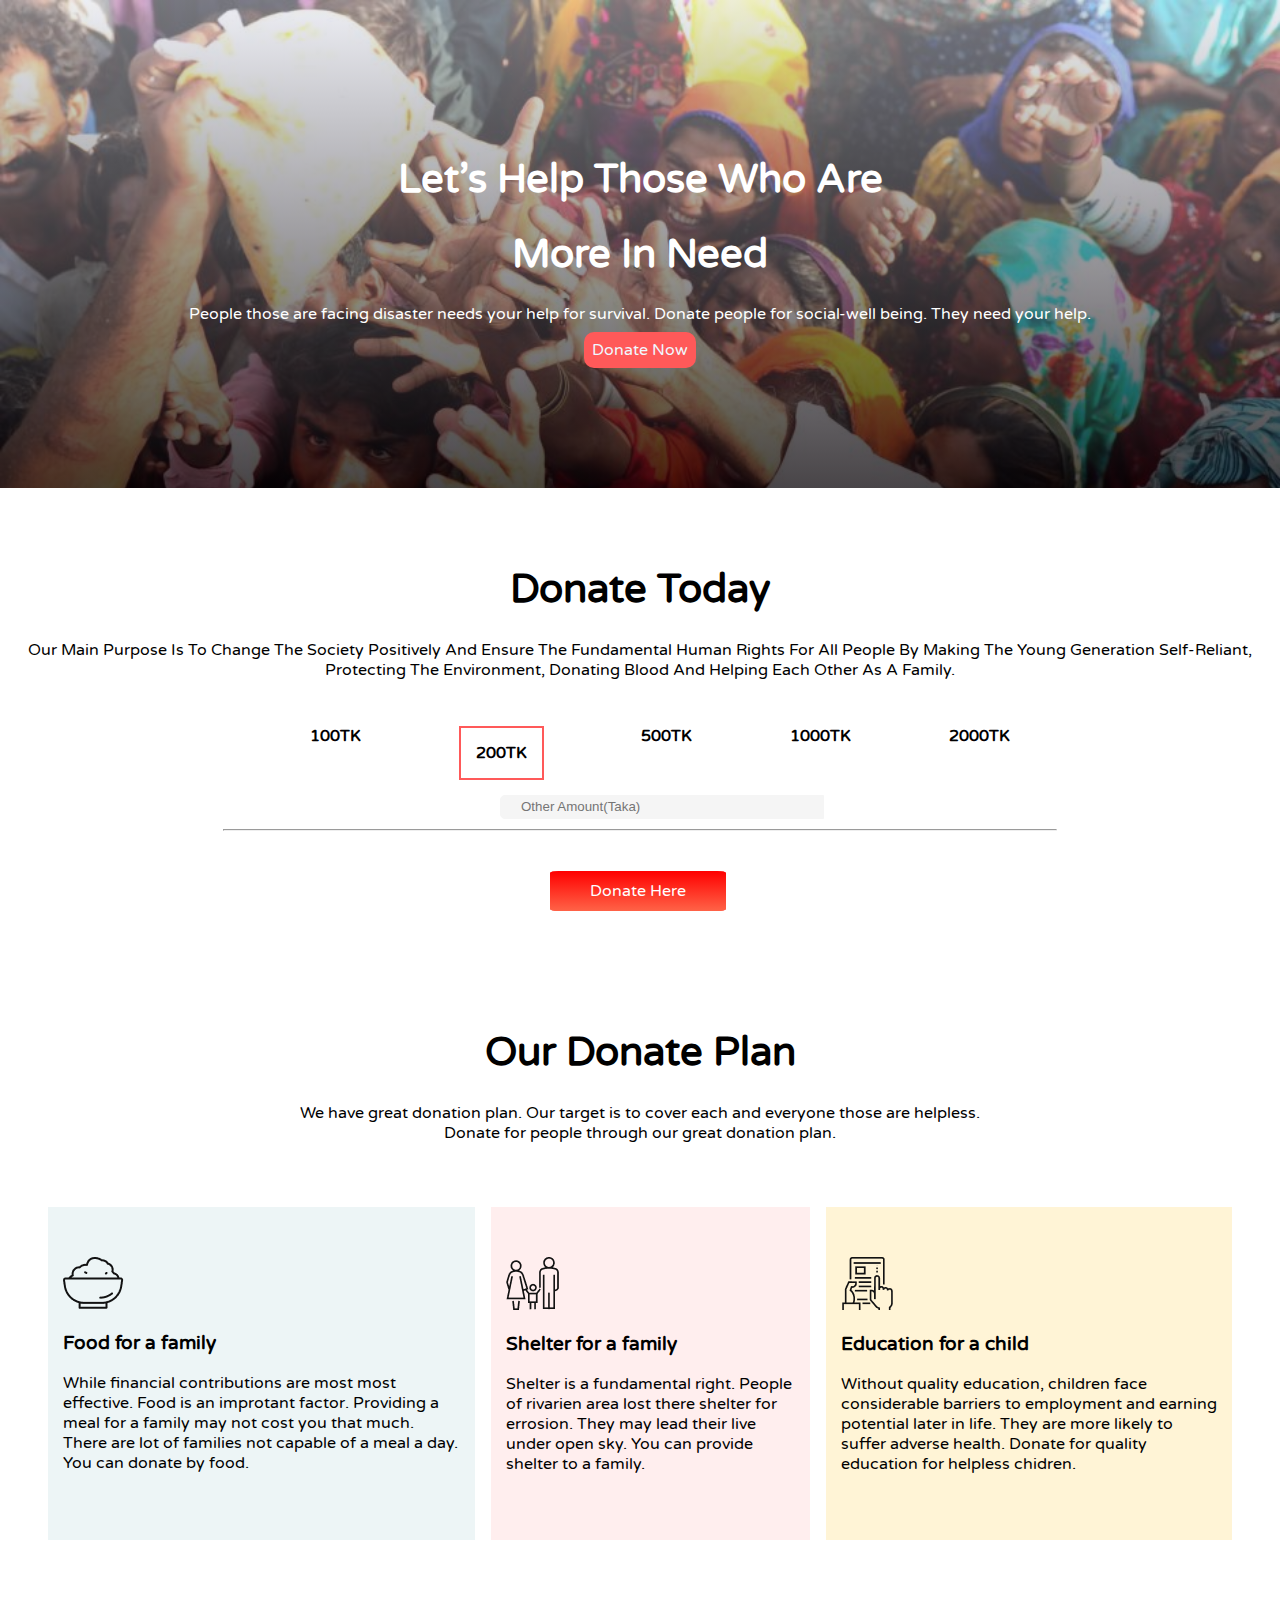
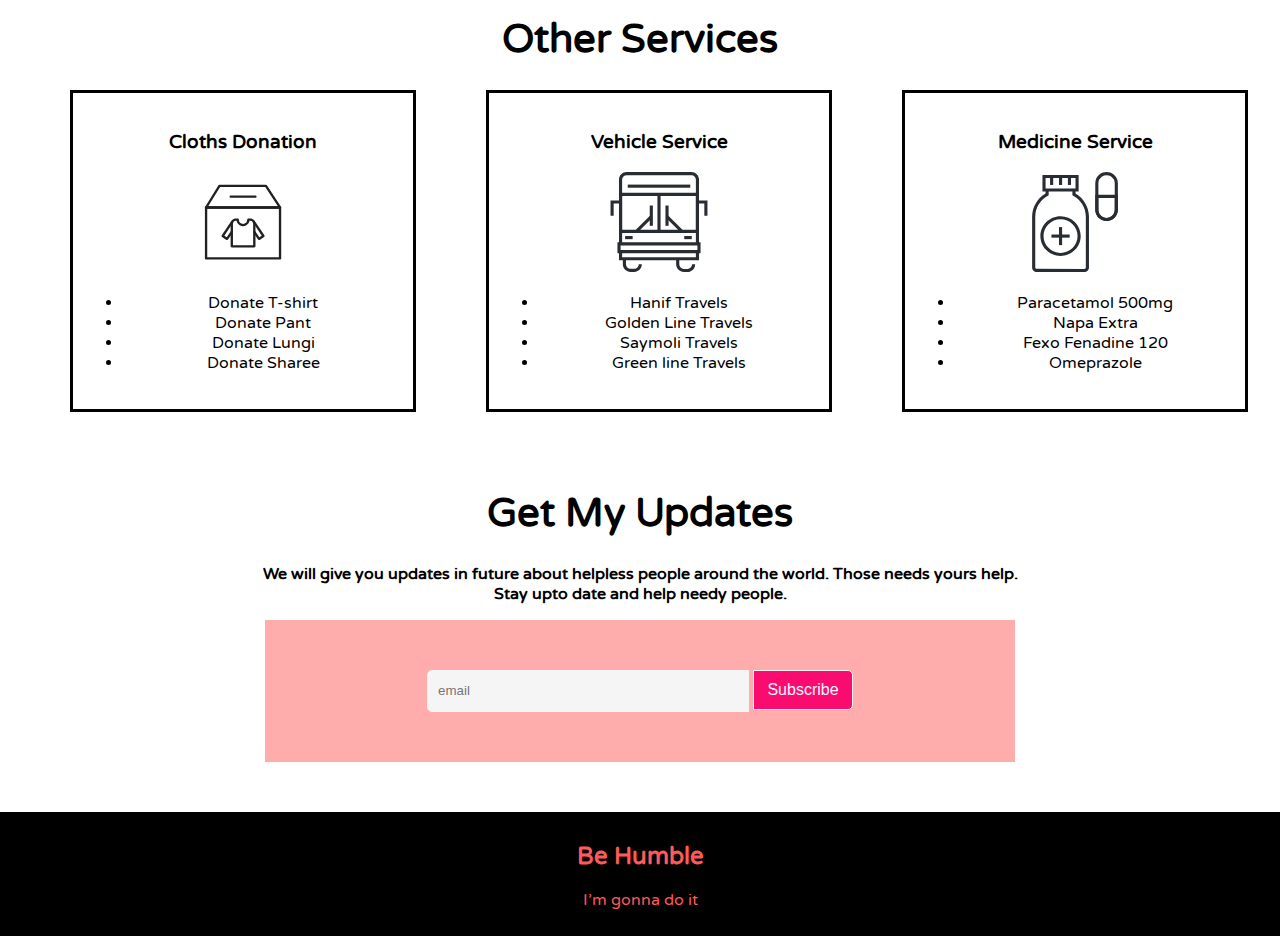
==== index.html @ 05390565 "files added" ====
<!DOCTYPE html>
<html lang="en">
<head>
    <meta charset="UTF-8">
    <meta http-equiv="X-UA-Compatible" content="IE=edge">
    <meta name="viewport" content="width=device-width, initial-scale=1.0">
    <title>Fund For People</title>
    <link rel="preconnect" href="https://fonts.googleapis.com">
    <link rel="preconnect" href="https://fonts.gstatic.com" crossorigin>
    <link href="https://fonts.googleapis.com/css2?family=Poppins:wght@300;400&family=Varela+Round&display=swap" rel="stylesheet">
    <link rel="stylesheet" href="style.css">
</head>
<body>
    <header>
            <div class="header">
                <h1>
                    Let’s Help Those Who Are</h1>
                <h1>More In Need</h1>
                <p>People those are facing disaster needs your help for survival. Donate people for social-well being. They need your help.</p>
            
            <a href="">Donate Now</a>
            </div>
    </header>
    <div class="mid-area">
        <h1>Donate Today</h1>
        <p>Our Main Purpose Is To Change The Society Positively And Ensure The Fundamental Human Rights For All People By Making The Young Generation Self-Reliant, Protecting The Environment, Donating Blood And Helping Each Other As A Family.</p>
    </div>
            <ul class="taka-box">
                <li>100TK</li>
                <li id="box" >200TK</li>
                <li>500TK</li>
                <li>1000TK</li>
                <li>2000TK</li>
            </ul>
         </div>
         <input type="text" class="donate-field" placeholder="Other Amount(Taka)">
         <hr id="border">
         <br>
         <a class="link-button" target="_blank" href="">Donate Here</a>

         <div class="donate-plan">
            <h1>Our Donate Plan</h1>
            <p>We have great donation plan. Our target is to cover each and everyone those are helpless. <br>
                 Donate for people through our great donation plan. 
            </p>
        </div>
        <section>
            <div class="donate-type" id="plan-1">
                <img src="icons/food.png" alt="">   
                <h3>Food for a family</h3>
                <p>While financial contributions are most most effective. Food is an improtant factor. Providing a meal for a family may not cost you that much. There are lot of families not capable of a meal a day. You can donate by food.
                </p>
            </div>

            <div class="donate-type" id="plan-2">
                <img src="icons/shelter.png" alt="">
                <h3>Shelter for a family</h3>
                <p>Shelter is a fundamental right. People of rivarien area lost there shelter for errosion. They may lead their live under open sky. You can provide shelter to a family.</p>
            </div>
            <div class="donate-type" id="plan-3">
                <img src="icons/Frame-1.png" alt="">
                <h3>Education for a child</h3>
                <p>Without quality education, children face considerable barriers to employment and earning potential later in life. They are more likely to suffer adverse health. Donate for quality education for helpless chidren.</p>
            </div>
        </section>
        <div class="other-section">
            <h1>Other Services</h1>
            <div class="box">               
                <div class="box-content">
                    <h3>Cloths Donation</h3>
                    <img height="100px" width="100px" src="icons/clothes.svg" alt="">
                    <ul>
                        <li>Donate T-shirt</li>
                        <li>Donate Pant</li>
                        <li>Donate Lungi</li>
                        <li>Donate Sharee</li>
                    </ul>
                </div>  
                <div class="box-content">
                    <h3>Vehicle Service</h3>
                    <img height="100px" width="100px" src="icons/bus.svg" alt="">
                    <ul>
                        <li>Hanif Travels</li>
                        <li> Golden Line Travels</li>
                        <li> Saymoli Travels</li>
                        <li> Green line Travels</li>
                    </ul>
                </div> 
                <div class="box-content">
                    <h3>Medicine Service</h3>
                    <img height="100px" width="100px" src="icons/medicine.svg" alt="">
                    <ul>
                        <li>Paracetamol 500mg</li>
                        <li>Napa Extra</li>
                        <li>Fexo Fenadine 120</li>
                        <li>Omeprazole</li>
                    </ul>
                </div>              
            </div>

        </div>

        <div class="form-section">
            <h1>Get My Updates</h1>
            <p>We will give you updates in future about helpless people around the world.  Those needs yours help. <br> Stay upto date and help needy people.</p>
            <form class="subscription">
                <input type="emai" id="email" class="button-2" name="email" placeholder="email">
                <input type="Submit" name="Subscribe" value="Subscribe" class="button-1">
            </form>
        </div>
            <footer>
                <div class="footer-content">
                    <h2>Be Humble</h2>
                <p >
                    I’m gonna do it
                </p>
                </div>   
            </footer>

         



</body>
</html>
---- style.css ----
body{
    font-family: 'Poppins', sans-serif;
    font-family: 'Varela Round', sans-serif;
    margin: 0px;
} 

header{
    color: white;
    text-align: center;
    padding: 10%;
    background-image:
    linear-gradient(to bottom, rgba(222, 224, 235, 0.52), rgba(5, 0, 4, 0.73)),
    url('images/donation0.jpg');
    background-repeat: no-repeat;
    background-size: cover;
}
h1{
    font-size: 250%;
}
.donate-field{
    height: 20px;
    width: 300px;
    margin-top: 15px;
    padding-left: 20px;
    border-top-left-radius: 5px;
    border-bottom-left-radius: 5px;
    background-color: whitesmoke;
    border: 1px solid whitesmoke;
    margin-left: 500px;   
}
#border{
    width: 65%;
    margin: 0 auto;
    margin-top: 10px;
    margin-bottom: 30px;
}
a{
    color: aliceblue;
    border-radius: 10px;
    background-color: #FF5959;
    padding: 8px;
    text-decoration: none;
    margin: 10px;
}  
.mid-area{
    text-align: center;
    padding-top: 50px;
}

.taka-box{
    margin: auto;
    padding-top: 30px;
    font-weight: 700;
    display: flex;
    list-style: none;
    position: relative;
    justify-content: space-evenly;
    width: 70%;
}
#box{
    border: 2px solid #FF5959;
    padding: 15px;
}
p.amount-box{
    margin-top: 40px;
    font-size: 22px;
    margin-bottom: 10px;
    text-align: center;
}
.link-button{
    background-image: linear-gradient(red, tomato);
    padding: 10px 40px;
    color: white;
    font-weight: 400;
    border-radius: 5%;
    margin-top: 15px;
    margin-left: 43%;
    text-decoration: none;
}
section{
    display: flex;
    padding: 40px;
    
}
.donate-plan{
    padding-top: 100px;
    text-align: center;
}
.donate-type{
    padding: 50px 15px;
    
    margin: 8px;
}
#plan-1{
    background-color: rgba(79, 157, 166, 0.1);
}
#plan-2{
    background-color: rgba(255, 89, 89, 0.1) ;
}
#plan-3{
    background-color: #FFF4D6;
}
.form-section{
    padding: 50px 15px;
    text-align: center;
    font-weight: 800;
}
.subscription{
    background-color: rgba(255,89,89,0.5);
    padding: 50px 0px 50px 0px;
    height: 30%;
    width: 60%;
    margin-left: 20%;
}
.button-1{
    height: 40px;
    padding: 5px;
    font-size: 16px;
    width: 100px;
    border-top-right-radius: 5px;
    border-bottom-right-radius: 5px;
    background-color: rgb(250, 11, 111);
    color: aliceblue;
    border: 1px solid whitesmoke;
    cursor: pointer;
  }
.button-2{
    height: 20px;
    width: 300px;
    padding: 10px;
    border-top-left-radius: 5px;
    border-bottom-left-radius: 5px;
    background-color: whitesmoke;
    border: 1px solid whitesmoke;
  }
.other-section{
    text-align: center;
}
.box{
    display: flex;
}
.box-content{
    display: block;
    border: 3px solid black;
    width: 25%;
    padding: 20px 10px;
    margin-left: 70px;
}
footer{
    text-align: center;
    color: #FF5959;
    background-color: black;   
}
.footer-content{
    padding: 10px 0px;
}
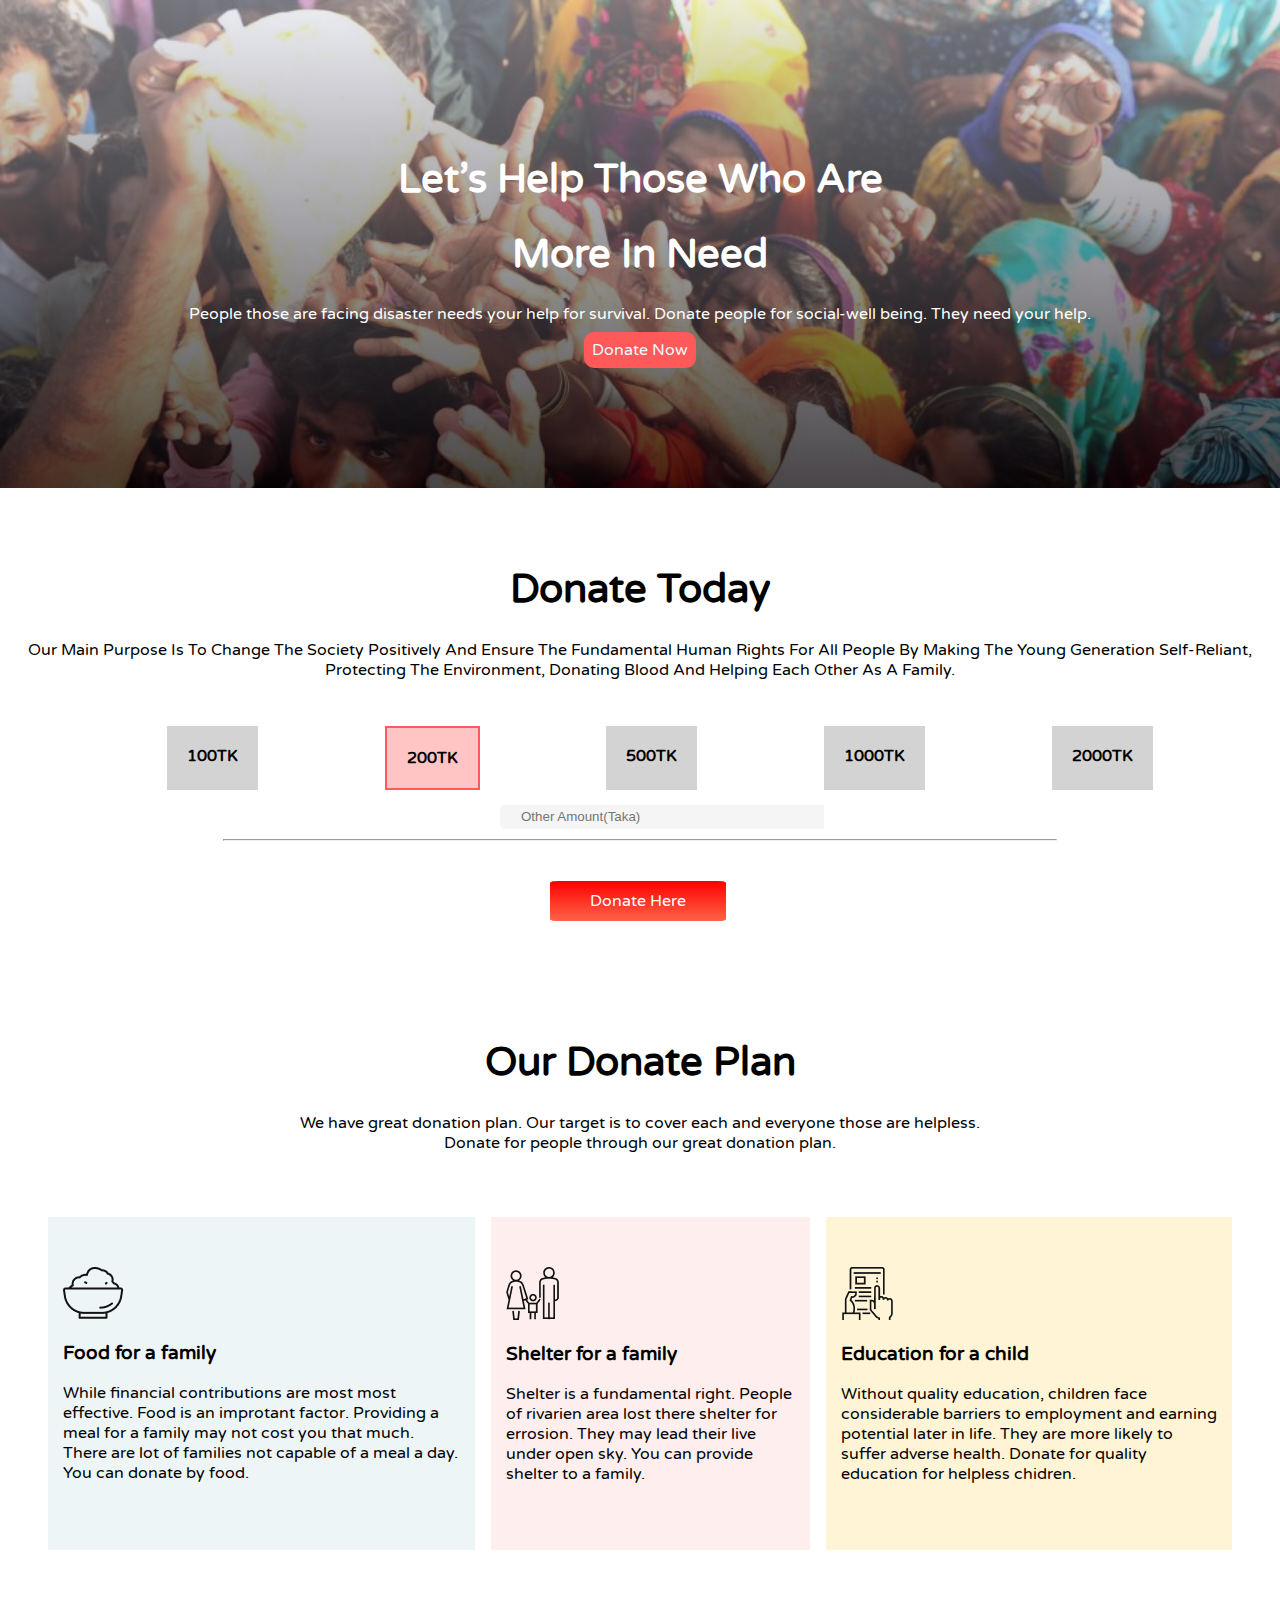
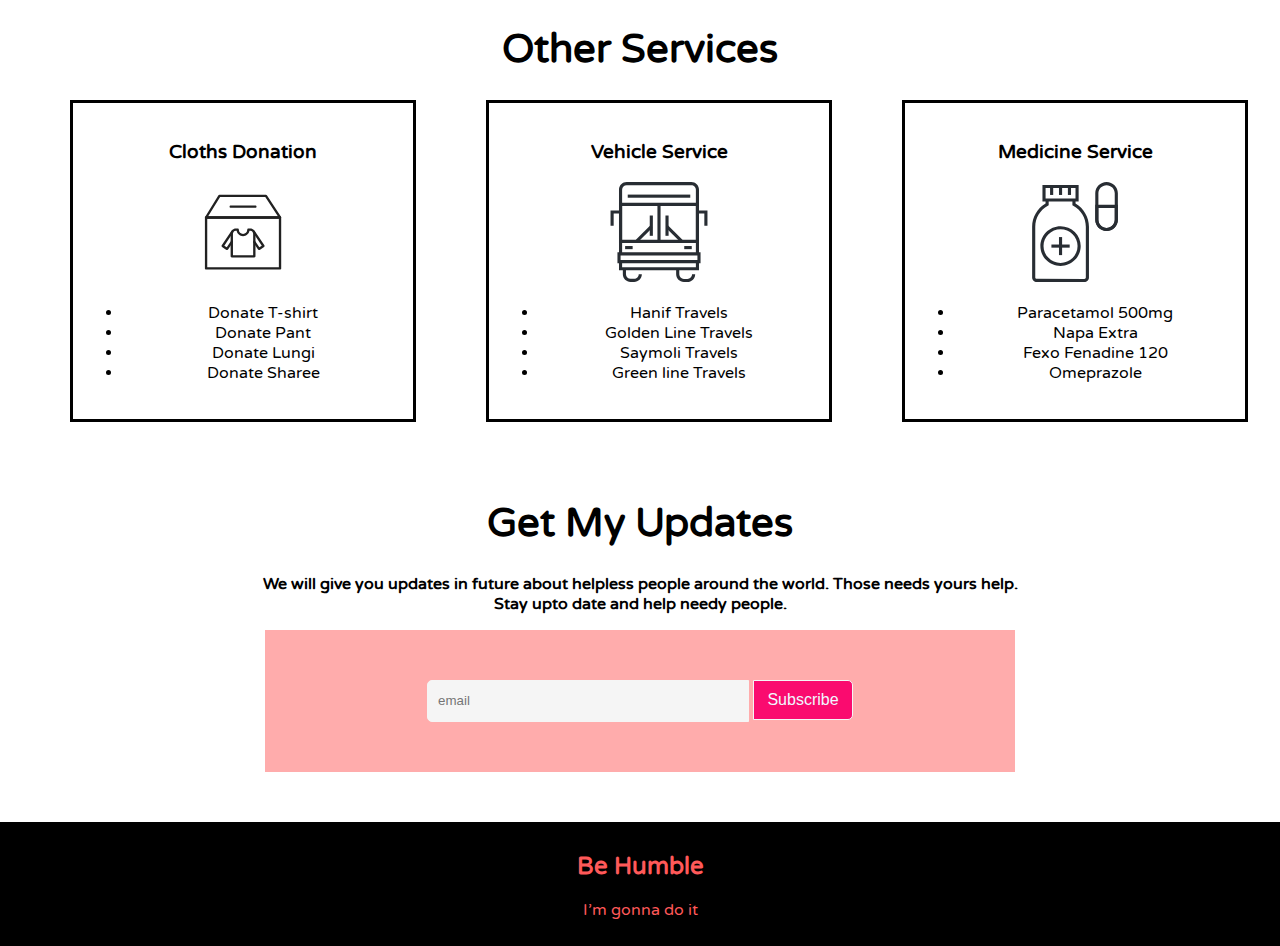
==== commit 739700f6: "tk box fixing" ====
--- a/index.html
+++ b/index.html
@@ -16,9 +16,8 @@
                 <h1>
                     Let’s Help Those Who Are</h1>
                 <h1>More In Need</h1>
-                <p>People those are facing disaster needs your help for survival. Donate people for social-well being. They need your help.</p>
-            
-            <a href="">Donate Now</a>
+                <p>People those are facing disaster needs your help for survival. Donate people for social-well being. They need your help.</p>            
+                <a href="">Donate Now</a>
             </div>
     </header>
     <div class="mid-area">
@@ -26,14 +25,14 @@
         <p>Our Main Purpose Is To Change The Society Positively And Ensure The Fundamental Human Rights For All People By Making The Young Generation Self-Reliant, Protecting The Environment, Donating Blood And Helping Each Other As A Family.</p>
     </div>
             <ul class="taka-box">
-                <li>100TK</li>
-                <li id="box" >200TK</li>
-                <li>500TK</li>
-                <li>1000TK</li>
-                <li>2000TK</li>
+                <li class="tk">100TK</li>
+                <li class="tk" id="box" >200TK</li>
+                <li class="tk">500TK</li>
+                <li class="tk">1000TK</li>
+                <li class="tk">2000TK</li>
             </ul>
-         </div>
-         <input type="text" class="donate-field" placeholder="Other Amount(Taka)">
+                <input type="text" class="donate-field" placeholder="Other Amount(Taka)">
+            <br>
          <hr id="border">
          <br>
          <a class="link-button" target="_blank" href="">Donate Here</a>
--- a/style.css
+++ b/style.css
@@ -53,13 +53,19 @@
     font-weight: 700;
     display: flex;
     list-style: none;
-    position: relative;
     justify-content: space-evenly;
-    width: 70%;
 }
 #box{
+    border: 2px solid #FF5959; 
+    background-color: rgb(255, 197, 197);  
+}
+.tk{
+    box-shadow: 2px lightblue;
+    padding: 20px;
+    background-color:lightgray;
+}
+.tk:hover{
     border: 2px solid #FF5959;
-    padding: 15px;
 }
 p.amount-box{
     margin-top: 40px;
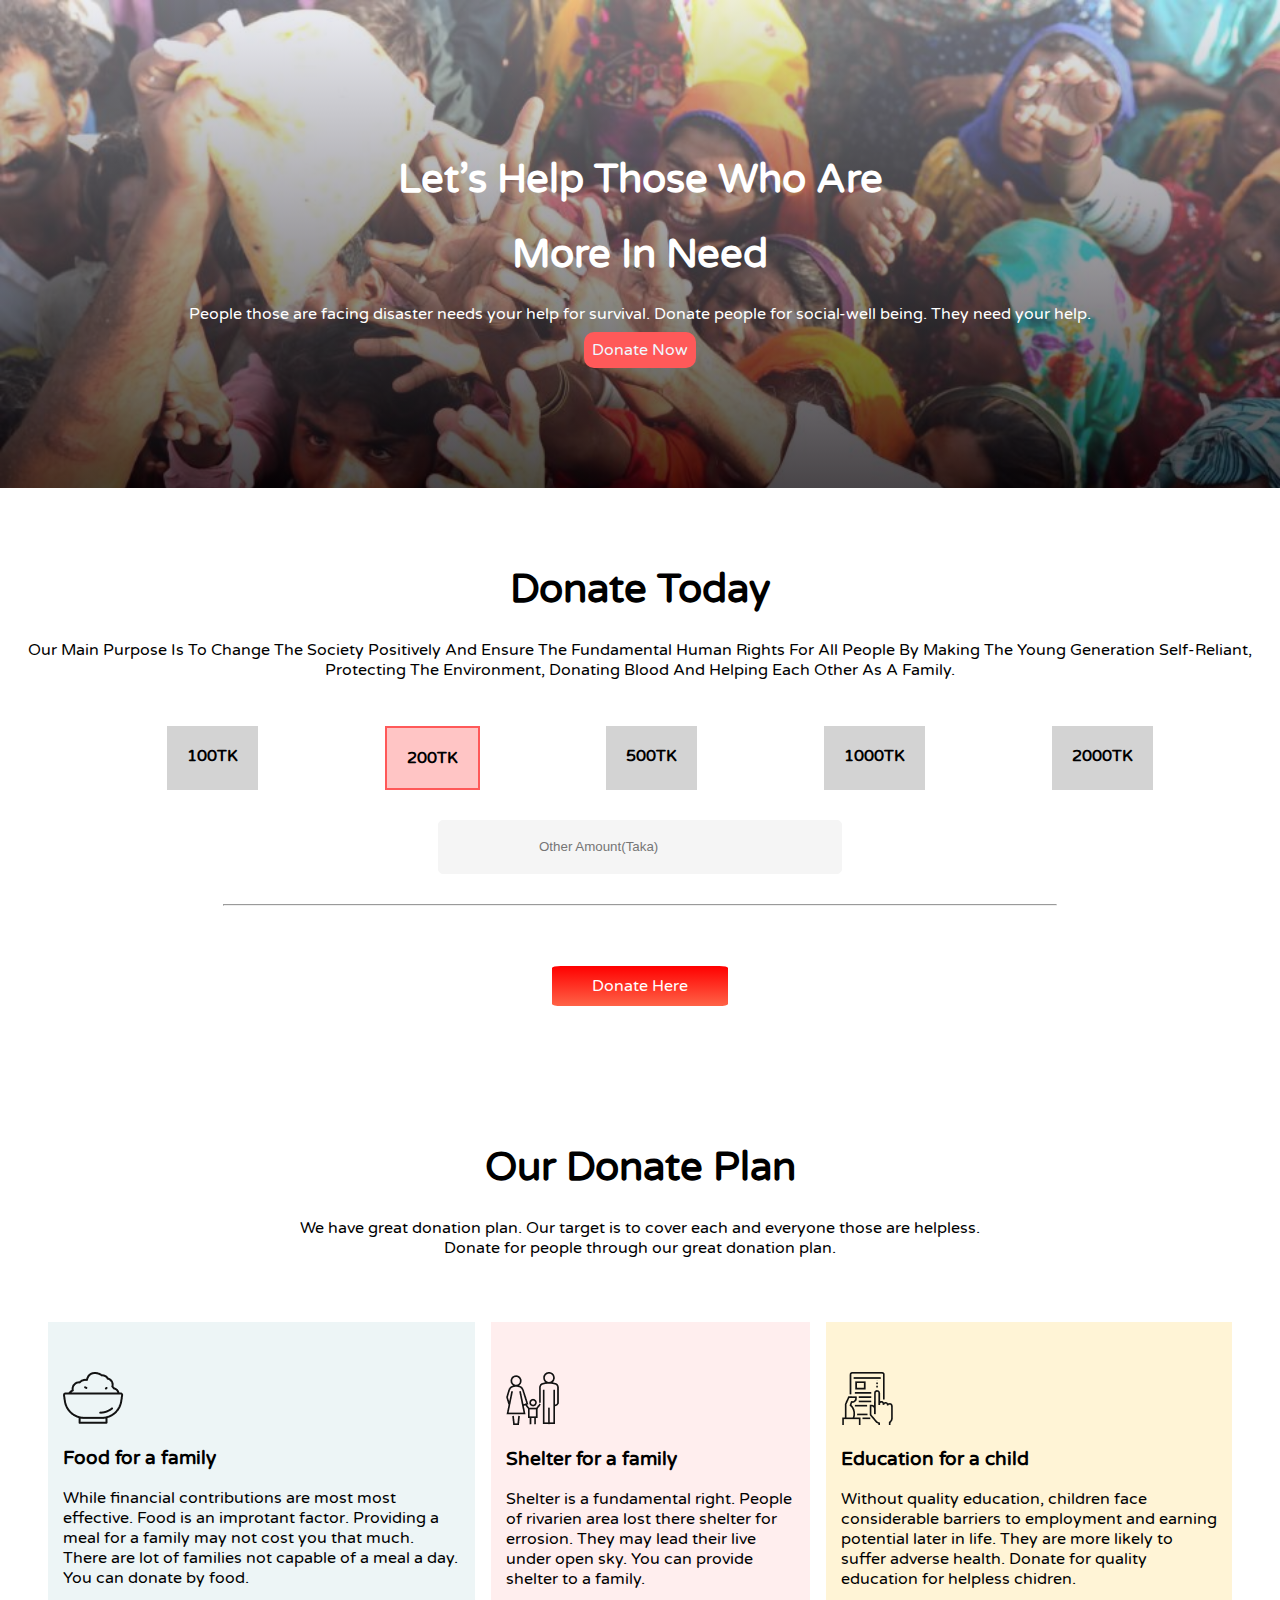
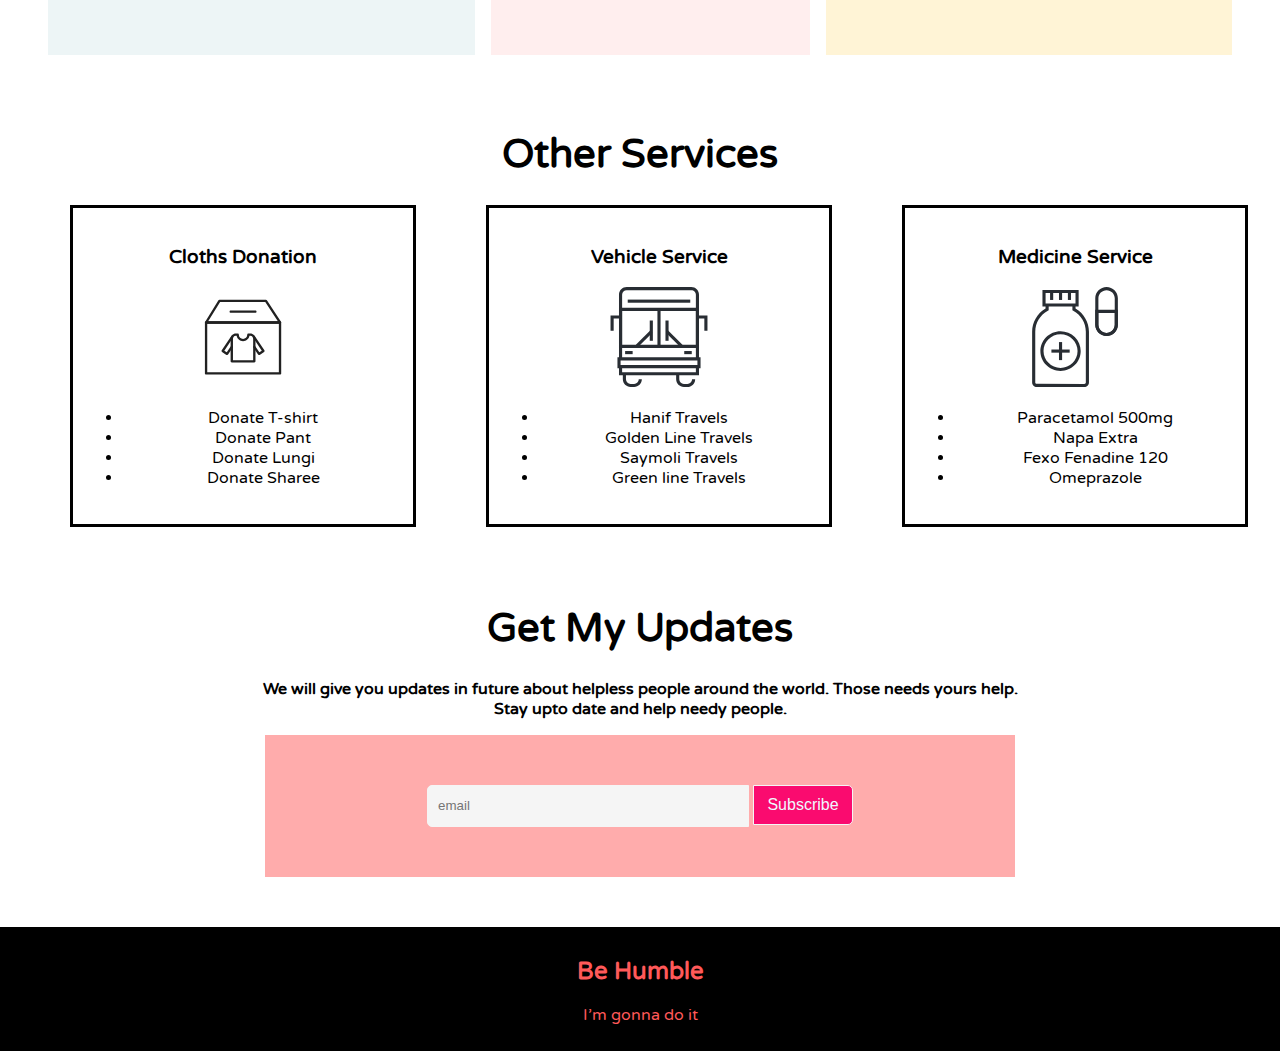
==== commit a4943264: "making responsive" ====
--- a/index.html
+++ b/index.html
@@ -31,19 +31,22 @@
                 <li class="tk">1000TK</li>
                 <li class="tk">2000TK</li>
             </ul>
-                <input type="text" class="donate-field" placeholder="Other Amount(Taka)">
+                <div class="input-field">
+                    <input type="text" class="donate-field" placeholder="Other Amount(Taka)">
+                </div>
             <br>
          <hr id="border">
          <br>
-         <a class="link-button" target="_blank" href="">Donate Here</a>
-
+               <span class="linkbutton">
+                <a class="link-button" target="_blank" href="">Donate Here</a>
+               </span>
          <div class="donate-plan">
             <h1>Our Donate Plan</h1>
             <p>We have great donation plan. Our target is to cover each and everyone those are helpless. <br>
                  Donate for people through our great donation plan. 
             </p>
         </div>
-        <section>
+        <section class="donate-plan-box">
             <div class="donate-type" id="plan-1">
                 <img src="icons/food.png" alt="">   
                 <h3>Food for a family</h3>
--- a/style.css
+++ b/style.css
@@ -17,16 +17,18 @@
 h1{
     font-size: 250%;
 }
+.input-field{
+    display: flex;
+    justify-content: center;
+}
 .donate-field{
-    height: 20px;
+    height: 50px;
     width: 300px;
-    margin-top: 15px;
-    padding-left: 20px;
-    border-top-left-radius: 5px;
-    border-bottom-left-radius: 5px;
+    margin-top: 30px;
+    padding-left: 100px;
+    border-radius: 5px;
     background-color: whitesmoke;
-    border: 1px solid whitesmoke;
-    margin-left: 500px;   
+    border: 1px solid whitesmoke; 
 }
 #border{
     width: 65%;
@@ -73,14 +75,17 @@
     margin-bottom: 10px;
     text-align: center;
 }
+span.linkbutton{
+    display: flex;
+    justify-content: center;
+}
 .link-button{
     background-image: linear-gradient(red, tomato);
     padding: 10px 40px;
     color: white;
     font-weight: 400;
     border-radius: 5%;
-    margin-top: 15px;
-    margin-left: 43%;
+    
     text-decoration: none;
 }
 section{
@@ -160,3 +165,14 @@
 .footer-content{
     padding: 10px 0px;
 }
+@media screen and (max-width:450px) {
+   section.donate-plan-box{
+    display: block;
+    justify-content: space-between;
+   }
+   div.box{
+    display: block;
+    justify-content: center;
+   }
+
+}
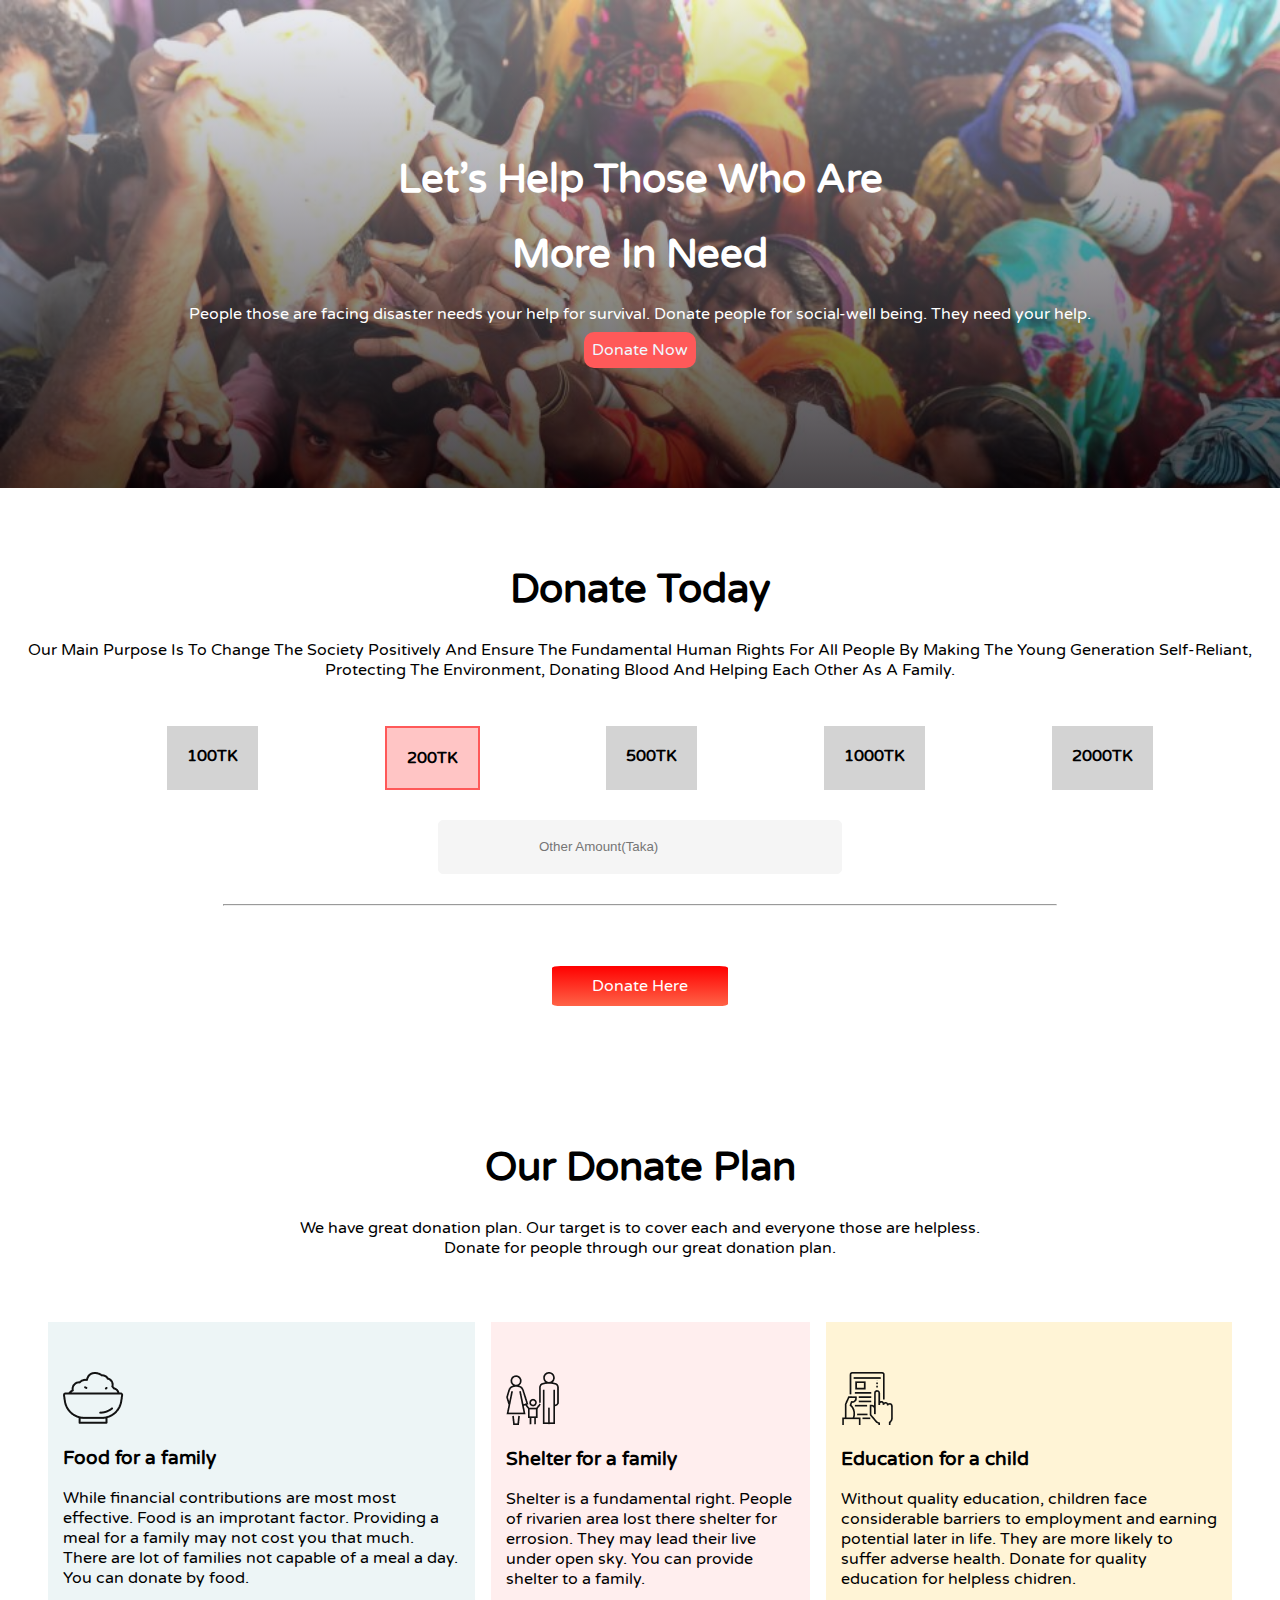
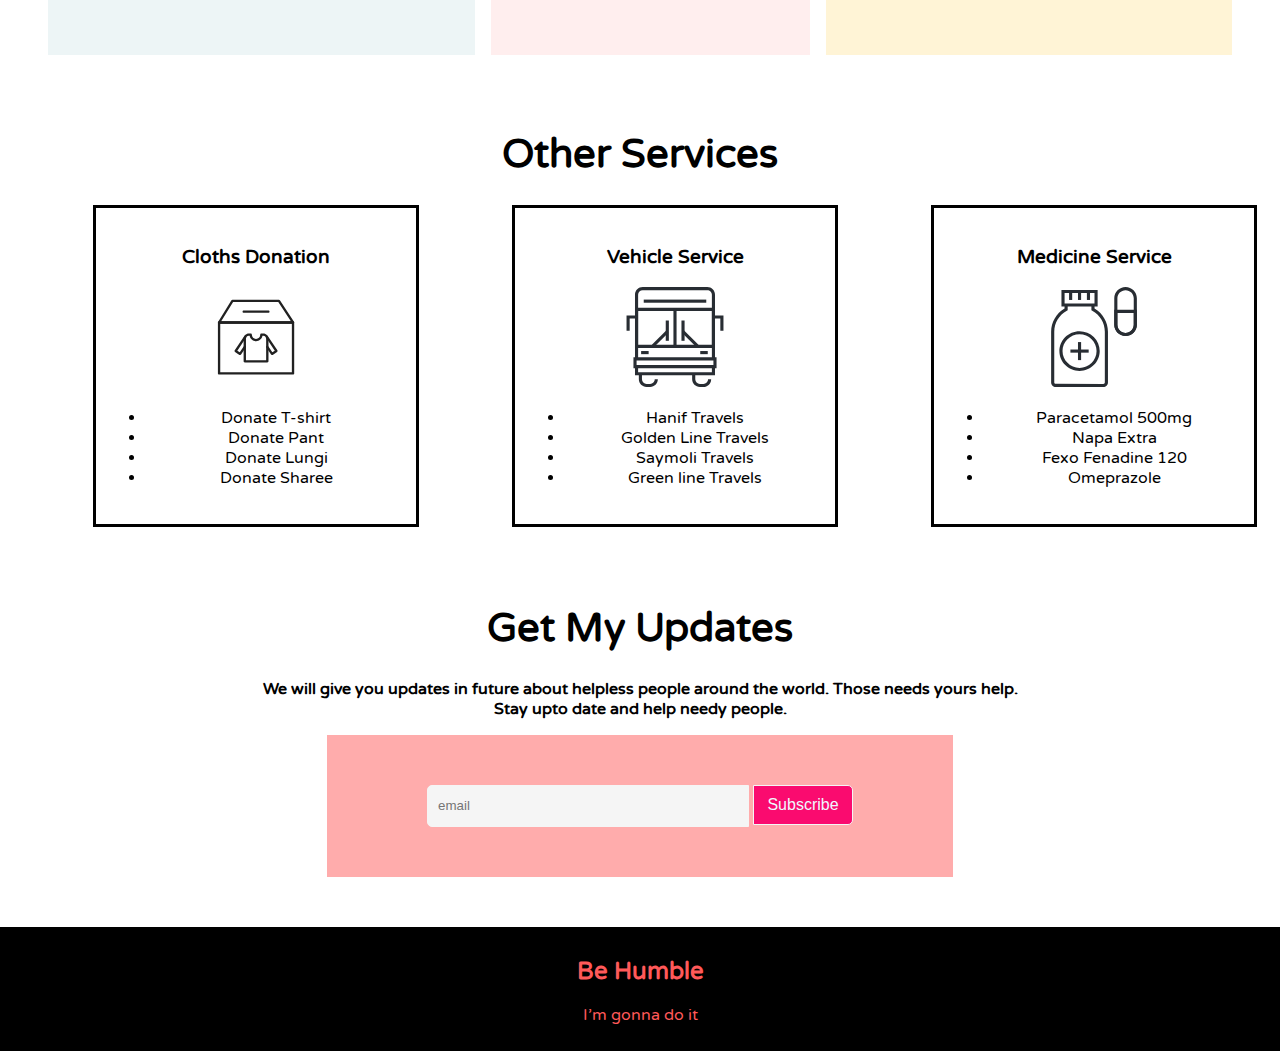
==== commit 7590c890: "final responsive done" ====
--- a/index.html
+++ b/index.html
@@ -105,10 +105,12 @@
         <div class="form-section">
             <h1>Get My Updates</h1>
             <p>We will give you updates in future about helpless people around the world.  Those needs yours help. <br> Stay upto date and help needy people.</p>
-            <form class="subscription">
-                <input type="emai" id="email" class="button-2" name="email" placeholder="email">
-                <input type="Submit" name="Subscribe" value="Subscribe" class="button-1">
-            </form>
+            <div class="sub-box">
+                <form class="subscription">
+                    <input type="emai" id="email" class="button-2" name="email" placeholder="email">
+                    <input type="Submit" name="Subscribe" value="Subscribe" class="button-1">
+                </form>
+            </div>
         </div>
             <footer>
                 <div class="footer-content">
--- a/style.css
+++ b/style.css
@@ -116,12 +116,13 @@
     text-align: center;
     font-weight: 800;
 }
+div.sub-box{
+    display: flex;
+    justify-content: center;
+}
 .subscription{
     background-color: rgba(255,89,89,0.5);
-    padding: 50px 0px 50px 0px;
-    height: 30%;
-    width: 60%;
-    margin-left: 20%;
+    padding:50px 100px;
 }
 .button-1{
     height: 40px;
@@ -149,11 +150,12 @@
 }
 .box{
     display: flex;
+    justify-content: space-evenly;
 }
 .box-content{
     display: block;
     border: 3px solid black;
-    width: 25%;
+    width: 300px;
     padding: 20px 10px;
     margin-left: 70px;
 }
@@ -174,5 +176,10 @@
     display: block;
     justify-content: center;
    }
+   div.box{
+    display:block;
+    justify-content: center;
+    width: 100%;
+   }
 
 }
